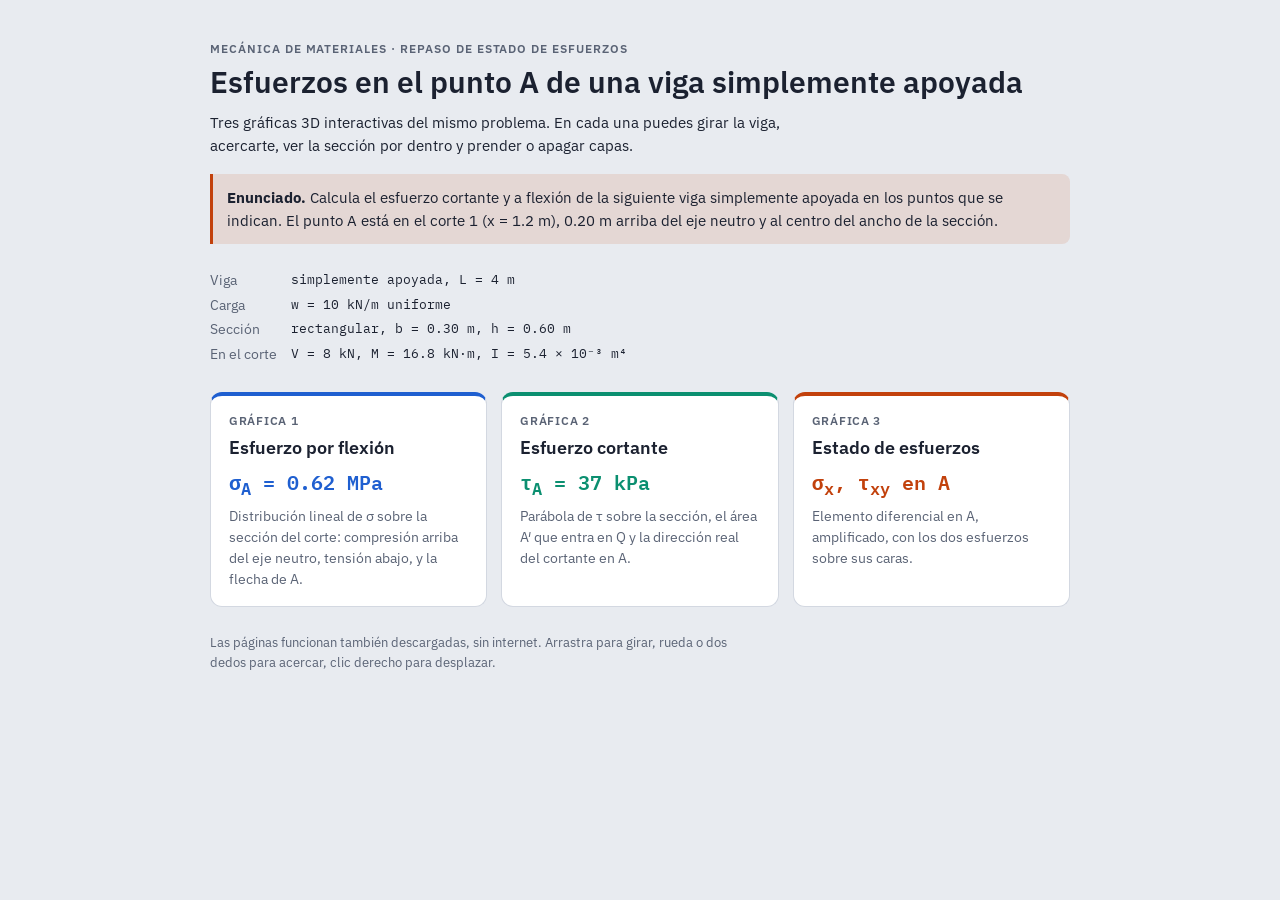
==== index.html @ e7504312 "Gráficas 3D de esfuerzos en el punto A: flexión, cortante y estado de esfuerzos Tres páginas HTML au" ====
<!doctype html>
<html lang="es">
<head>
<meta charset="utf-8">
<meta name="viewport" content="width=device-width, initial-scale=1, viewport-fit=cover">
<title>Esfuerzos en el punto A</title>
<link rel="preconnect" href="https://fonts.googleapis.com">
<link rel="stylesheet" href="https://fonts.googleapis.com/css2?family=IBM+Plex+Sans:wght@400;500;600&family=IBM+Plex+Mono:wght@400;500&display=swap">
<style>
/* Portada: tres tarjetas, una por gráfica, con el enunciado arriba. */
:root{--bg:#e8ebf0;--panel:#ffffff;--panel-2:#f3f5f8;--fg:#1b2130;--muted:#5a6375;--line:#d3d8e1;--accent:#c2410c;--accent-soft:rgba(194,65,12,.12);--comp:#1f5fd0;--tens:#c62828;--shear:#0b8f70;
  --font-ui:"IBM Plex Sans","Segoe UI",Roboto,Helvetica,Arial,sans-serif;--font-mono:"IBM Plex Mono",SFMono-Regular,Consolas,"Liberation Mono",monospace}
@media (prefers-color-scheme:dark){:root:not([data-theme="light"]){--bg:#141720;--panel:#1b1f29;--panel-2:#222733;--fg:#e6e9ef;--muted:#98a1b1;--line:#333a48;--accent:#fb923c;--accent-soft:rgba(251,146,60,.16);--comp:#6aa6ff;--tens:#ff7b7b;--shear:#3ad0a8;color-scheme:dark}}
:root[data-theme="dark"]{--bg:#141720;--panel:#1b1f29;--panel-2:#222733;--fg:#e6e9ef;--muted:#98a1b1;--line:#333a48;--accent:#fb923c;--accent-soft:rgba(251,146,60,.16);--comp:#6aa6ff;--tens:#ff7b7b;--shear:#3ad0a8;color-scheme:dark}
*{box-sizing:border-box}
body{margin:0;background:var(--bg);color:var(--fg);font:15px/1.55 var(--font-ui);padding-block:40px 56px;padding-left:max(16px,env(safe-area-inset-left,0px));padding-right:max(16px,env(safe-area-inset-right,0px))}
main{max-width:860px;margin:0 auto}
.eyebrow{font-size:12px;letter-spacing:.08em;text-transform:uppercase;color:var(--muted);font-weight:600}
h1{font-size:30px;line-height:1.15;margin:6px 0 12px;text-wrap:balance;font-weight:600}
p{margin:0 0 10px;max-width:65ch}
.pide{background:var(--accent-soft);border-left:3px solid var(--accent);padding:12px 14px;border-radius:0 8px 8px 0;margin:16px 0 26px}
.datos{display:grid;grid-template-columns:auto 1fr;gap:3px 14px;margin:0 0 26px;font-size:14px}
.datos dt{color:var(--muted)} .datos dd{margin:0;font-family:var(--font-mono);font-size:13px}
.tarjetas{display:grid;grid-template-columns:repeat(auto-fit,minmax(240px,1fr));gap:14px}
.tarjeta{display:block;text-decoration:none;color:inherit;background:var(--panel);border:1px solid var(--line);border-radius:12px;padding:16px 18px;border-top:4px solid var(--c)}
.tarjeta:hover,.tarjeta:focus-visible{border-color:var(--c);outline:none;box-shadow:0 0 0 2px var(--c)}
.tarjeta .n{font-size:12px;color:var(--muted);letter-spacing:.06em;text-transform:uppercase;font-weight:600}
.tarjeta h2{font-size:18px;margin:4px 0 8px;font-weight:600}
.tarjeta .r{font:600 20px/1.2 var(--font-mono);color:var(--c);margin:0 0 8px}
.tarjeta p{font-size:13.5px;color:var(--muted);margin:0}
.nota{font-size:13px;color:var(--muted);margin-top:26px}
</style>
</head>
<body>
<main>
<div class="eyebrow">Mecánica de materiales · Repaso de estado de esfuerzos</div>
<h1>Esfuerzos en el punto A de una viga simplemente apoyada</h1>
<p>Tres gráficas 3D interactivas del mismo problema. En cada una puedes girar la viga, acercarte, ver la sección por dentro y prender o apagar capas.</p>
<div class="pide"><b>Enunciado.</b> Calcula el esfuerzo cortante y a flexión de la siguiente viga simplemente apoyada en los puntos que se indican. El punto A está en el corte 1 (x = 1.2 m), 0.20 m arriba del eje neutro y al centro del ancho de la sección.</div>
<dl class="datos">
<dt>Viga</dt><dd>simplemente apoyada, L = 4 m</dd>
<dt>Carga</dt><dd>w = 10 kN/m uniforme</dd>
<dt>Sección</dt><dd>rectangular, b = 0.30 m, h = 0.60 m</dd>
<dt>En el corte</dt><dd>V = 8 kN, M = 16.8 kN·m, I = 5.4 × 10⁻³ m⁴</dd>
</dl>
<div class="tarjetas">
<a class="tarjeta" href="01_flexion_3D.html" style="--c:var(--comp)"><div class="n">Gráfica 1</div><h2>Esfuerzo por flexión</h2><div class="r">σ<sub>A</sub> = 0.62 MPa</div><p>Distribución lineal de σ sobre la sección del corte: compresión arriba del eje neutro, tensión abajo, y la flecha de A.</p></a>
<a class="tarjeta" href="02_cortante_3D.html" style="--c:var(--shear)"><div class="n">Gráfica 2</div><h2>Esfuerzo cortante</h2><div class="r">τ<sub>A</sub> = 37 kPa</div><p>Parábola de τ sobre la sección, el área A′ que entra en Q y la dirección real del cortante en A.</p></a>
<a class="tarjeta" href="03_estado_de_esfuerzos_3D.html" style="--c:var(--accent)"><div class="n">Gráfica 3</div><h2>Estado de esfuerzos</h2><div class="r">σ<sub>x</sub>, τ<sub>xy</sub> en A</div><p>Elemento diferencial en A, amplificado, con los dos esfuerzos sobre sus caras.</p></a>
</div>
<p class="nota">Las páginas funcionan también descargadas, sin internet. Arrastra para girar, rueda o dos dedos para acercar, clic derecho para desplazar.</p>
</main>
</body>
</html>
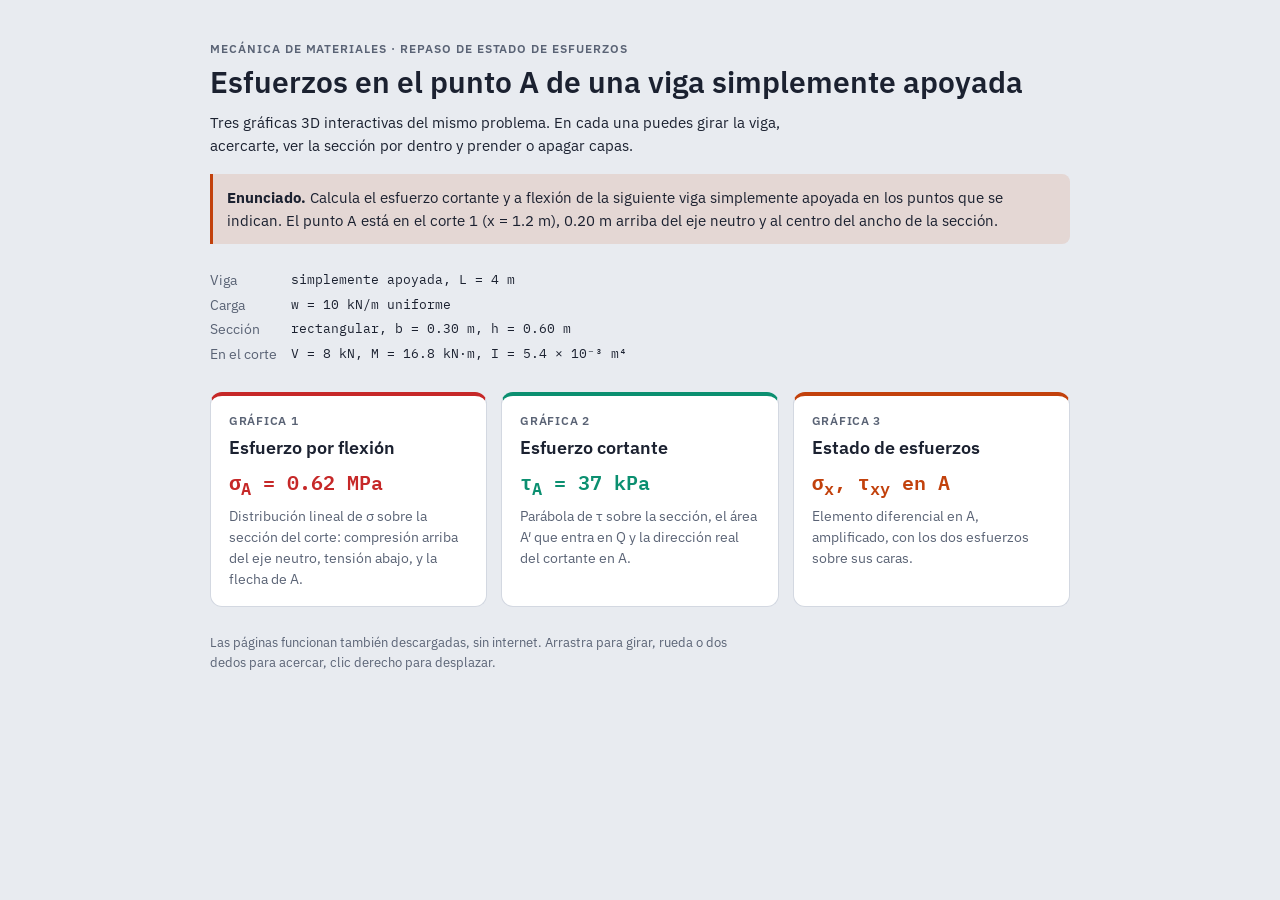
==== commit d5ee5b02: "Compresión en rojo, tensión en azul; viga con deformada exagerada ajustable - Tokens de color: --com" ====
--- a/index.html
+++ b/index.html
@@ -8,10 +8,10 @@
 <link rel="stylesheet" href="https://fonts.googleapis.com/css2?family=IBM+Plex+Sans:wght@400;500;600&family=IBM+Plex+Mono:wght@400;500&display=swap">
 <style>
 /* Portada: tres tarjetas, una por gráfica, con el enunciado arriba. */
-:root{--bg:#e8ebf0;--panel:#ffffff;--panel-2:#f3f5f8;--fg:#1b2130;--muted:#5a6375;--line:#d3d8e1;--accent:#c2410c;--accent-soft:rgba(194,65,12,.12);--comp:#1f5fd0;--tens:#c62828;--shear:#0b8f70;
+:root{--bg:#e8ebf0;--panel:#ffffff;--panel-2:#f3f5f8;--fg:#1b2130;--muted:#5a6375;--line:#d3d8e1;--accent:#c2410c;--accent-soft:rgba(194,65,12,.12);--comp:#c62828;--tens:#1f5fd0;--shear:#0b8f70;
   --font-ui:"IBM Plex Sans","Segoe UI",Roboto,Helvetica,Arial,sans-serif;--font-mono:"IBM Plex Mono",SFMono-Regular,Consolas,"Liberation Mono",monospace}
-@media (prefers-color-scheme:dark){:root:not([data-theme="light"]){--bg:#141720;--panel:#1b1f29;--panel-2:#222733;--fg:#e6e9ef;--muted:#98a1b1;--line:#333a48;--accent:#fb923c;--accent-soft:rgba(251,146,60,.16);--comp:#6aa6ff;--tens:#ff7b7b;--shear:#3ad0a8;color-scheme:dark}}
-:root[data-theme="dark"]{--bg:#141720;--panel:#1b1f29;--panel-2:#222733;--fg:#e6e9ef;--muted:#98a1b1;--line:#333a48;--accent:#fb923c;--accent-soft:rgba(251,146,60,.16);--comp:#6aa6ff;--tens:#ff7b7b;--shear:#3ad0a8;color-scheme:dark}
+@media (prefers-color-scheme:dark){:root:not([data-theme="light"]){--bg:#141720;--panel:#1b1f29;--panel-2:#222733;--fg:#e6e9ef;--muted:#98a1b1;--line:#333a48;--accent:#fb923c;--accent-soft:rgba(251,146,60,.16);--comp:#ff7b7b;--tens:#6aa6ff;--shear:#3ad0a8;color-scheme:dark}}
+:root[data-theme="dark"]{--bg:#141720;--panel:#1b1f29;--panel-2:#222733;--fg:#e6e9ef;--muted:#98a1b1;--line:#333a48;--accent:#fb923c;--accent-soft:rgba(251,146,60,.16);--comp:#ff7b7b;--tens:#6aa6ff;--shear:#3ad0a8;color-scheme:dark}
 *{box-sizing:border-box}
 body{margin:0;background:var(--bg);color:var(--fg);font:15px/1.55 var(--font-ui);padding-block:40px 56px;padding-left:max(16px,env(safe-area-inset-left,0px));padding-right:max(16px,env(safe-area-inset-right,0px))}
 main{max-width:860px;margin:0 auto}
